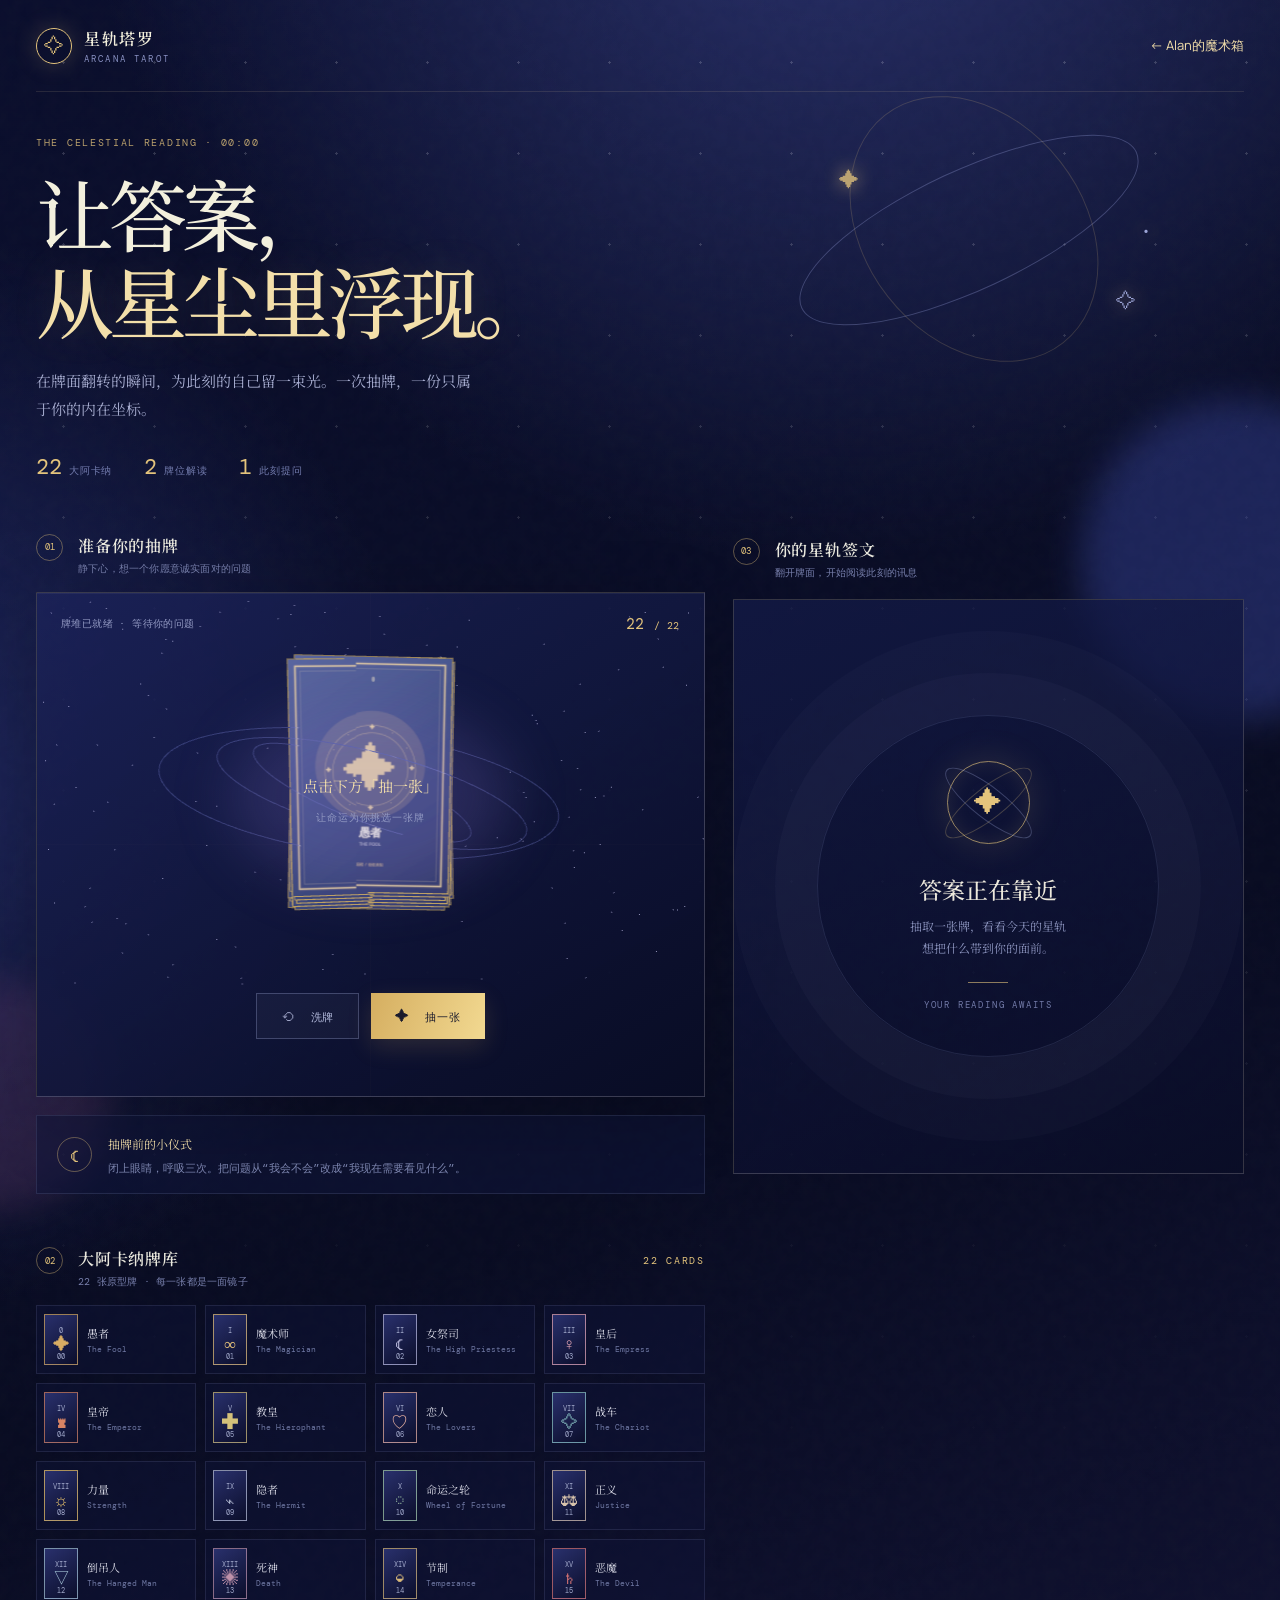
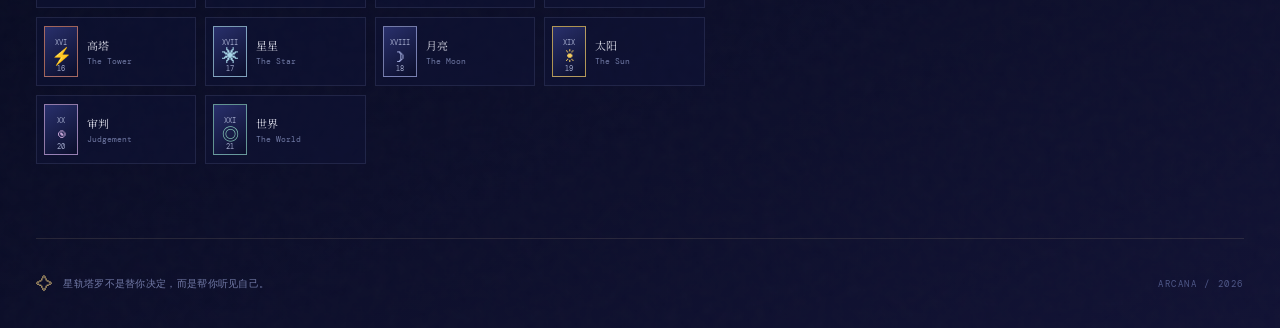
==== tarot/index.html @ d09713f1 "Add Arcana Tarot to the personal site" ====
<!doctype html>
<html lang="zh-CN">
  <head>
    <meta charset="UTF-8" />
    <meta name="viewport" content="width=device-width, initial-scale=1.0" />
    <meta name="theme-color" content="#0c1230" />
    <meta name="description" content="星轨塔罗 · Arcana Tarot — 在星尘与牌面之间，聆听此刻的内心。" />
    <title>星轨塔罗 · Arcana Tarot</title>
    <link rel="stylesheet" href="./src/styles.css" />
  </head>
  <body>
    <div id="app"><p class="initial-loading" role="status">正在加载星轨塔罗… <a href="../">返回 Alan的魔术箱</a></p></div>
    <noscript><p class="initial-loading">请启用 JavaScript 后抽牌。</p></noscript>
    <script type="module" src="./src/main.js"></script>
  </body>
</html>
---- tarot/src/styles.css ----
@import url('https://fonts.googleapis.com/css2?family=DM+Mono:wght@400;500&family=Manrope:wght@400;500;600;700&family=Noto+Serif+SC:wght@400;500;600;700&display=swap');

:root {
  --ink: #080b24;
  --ink-soft: #0d1235;
  --panel: rgba(18, 24, 66, .72);
  --panel-deep: rgba(10, 14, 42, .9);
  --line: rgba(219, 202, 157, .2);
  --line-bright: rgba(235, 213, 157, .44);
  --gold: #e4c47c;
  --gold-soft: #f3dfaa;
  --moon: #f3f0dd;
  --mist: #bfc9ff;
  --muted: #8991c2;
  --serif: 'Noto Serif SC', 'Songti SC', serif;
  --sans: 'Manrope', 'PingFang SC', sans-serif;
  --mono: 'DM Mono', monospace;
}

* { box-sizing: border-box; }
html { scroll-behavior: smooth; }
body { margin: 0; background: var(--ink); color: var(--moon); font-family: var(--sans); -webkit-font-smoothing: antialiased; }
button { font: inherit; }
button:focus-visible, a:focus-visible { outline: 2px solid var(--gold); outline-offset: 4px; }
.app-shell { min-height: 100vh; overflow: hidden; position: relative; background: radial-gradient(circle at 65% -10%, #29316d 0, transparent 33%), radial-gradient(circle at -10% 40%, #1d255d 0, transparent 30%), linear-gradient(155deg, #090d2c 0%, #070a20 58%, #101133 100%); }
.app-shell::before { content: ''; position: absolute; inset: 0; opacity: .22; pointer-events: none; background-image: radial-gradient(circle, rgba(255,255,255,.8) 0 1px, transparent 1.2px); background-size: 91px 91px; background-position: 18px 17px; mask-image: linear-gradient(to bottom, #000, transparent 80%); }
.app-shell::after { content: ''; position: absolute; left: 0; top: 0; width: 100%; height: 100%; pointer-events: none; opacity: .08; background-image: url("data:image/svg+xml,%3Csvg viewBox='0 0 140 140' xmlns='http://www.w3.org/2000/svg'%3E%3Cfilter id='n'%3E%3CfeTurbulence type='fractalNoise' baseFrequency='.75' numOctaves='3' stitchTiles='stitch'/%3E%3C/filter%3E%3Crect width='100%25' height='100%25' filter='url(%23n)' opacity='.28'/%3E%3C/svg%3E"); mix-blend-mode: screen; }
.ambient { pointer-events: none; position: absolute; border-radius: 50%; filter: blur(18px); opacity: .38; }
.ambient-one { width: 320px; height: 320px; right: -120px; top: 400px; background: #3c4bae; }
.ambient-two { width: 230px; height: 230px; left: -120px; top: 980px; background: #9b5388; opacity: .18; }
.topbar, main, .footer { width: min(1240px, calc(100% - 72px)); margin: 0 auto; position: relative; z-index: 1; }
.topbar { height: 92px; display: flex; align-items: center; justify-content: space-between; border-bottom: 1px solid rgba(219,202,157,.13); }
.brand { display: flex; align-items: center; gap: 12px; color: var(--moon); text-decoration: none; }
.brand-mark { display: grid; place-items: center; width: 36px; height: 36px; border: 1px solid var(--gold); border-radius: 50%; color: var(--gold); font-size: 20px; box-shadow: 0 0 24px rgba(228,196,124,.2); }
.brand strong { display: block; font: 600 16px var(--serif); letter-spacing: .1em; }
.brand small { display: block; margin-top: 3px; color: var(--muted); font: 9px var(--mono); letter-spacing: .24em; }
.topbar-meta { display: flex; align-items: center; gap: 9px; color: #9097bd; font: 11px var(--mono); letter-spacing: .03em; }
.status-dot { width: 5px; height: 5px; border-radius: 50%; background: #a9d0ae; box-shadow: 0 0 13px #a9d0ae; }
.topbar-date { color: var(--gold); margin-left: 12px; opacity: .8; }
.hero-section { min-height: 335px; display: grid; grid-template-columns: 1.1fr .9fr; align-items: center; position: relative; }
.hero-copy { padding: 44px 0 43px; }
.eyebrow, .section-kicker > span, .result-overline, .block-label, .deck-total { color: var(--gold); font: 10px var(--mono); letter-spacing: .17em; }
.eyebrow { margin: 0 0 20px; opacity: .8; }
h1 { margin: 0; max-width: 660px; font: 500 clamp(42px, 6.3vw, 78px)/1.12 var(--serif); letter-spacing: -.065em; }
h1 em { display: block; color: var(--gold-soft); font-style: normal; text-shadow: 0 0 40px rgba(228,196,124,.17); }
.hero-lead { color: #a7add0; max-width: 435px; margin: 23px 0 28px; font: 15px/1.9 var(--serif); }
.hero-stats { display: flex; gap: 32px; }
.hero-stats div { display: flex; align-items: baseline; gap: 7px; }
.hero-stats strong { color: var(--gold); font: 22px var(--mono); }
.hero-stats span { color: #737cae; font: 10px var(--mono); letter-spacing: .08em; }
.hero-orbit { position: absolute; right: 5%; top: 22px; width: 400px; height: 280px; pointer-events: none; opacity: .8; }
.orbit-line { position: absolute; border: 1px solid rgba(175,185,246,.34); border-radius: 50%; transform: rotate(-25deg); }
.orbit-a { width: 370px; height: 120px; top: 56px; left: 0; }
.orbit-b { width: 290px; height: 220px; top: 5px; left: 45px; transform: rotate(52deg); border-color: rgba(228,196,124,.23); }
.orbit-star { position: absolute; color: var(--gold); font: 20px serif; text-shadow: 0 0 18px var(--gold); }
.star-a { top: 55px; left: 55px; } .star-b { top: 176px; right: 48px; color: #bfc9ff; } .star-c { top: 102px; right: 34px; font-size: 28px; color: #bfc9ff; }
.reading-layout { display: grid; grid-template-columns: minmax(0, 1.02fr) minmax(380px, .78fr); gap: 28px; align-items: start; padding-bottom: 74px; }
.section-kicker { display: flex; align-items: flex-start; gap: 15px; margin: 10px 0 16px; min-height: 34px; }
.section-kicker > span:first-child { display: inline-flex; align-items: center; justify-content: center; width: 27px; height: 27px; border: 1px solid rgba(228,196,124,.4); border-radius: 50%; font-size: 9px; letter-spacing: 0; }
.section-kicker b { display: block; font: 600 16px var(--serif); color: #e9e8dd; letter-spacing: .05em; }
.section-kicker small { display: block; color: #777fab; font: 10px var(--mono); margin-top: 5px; letter-spacing: .02em; }
.scene-card { min-height: 505px; overflow: hidden; position: relative; border: 1px solid var(--line); background: linear-gradient(150deg, rgba(27,34,89,.84), rgba(8,12,36,.92)); box-shadow: inset 0 1px rgba(255,255,255,.05), 0 22px 70px rgba(0,0,0,.18); }
.scene-card::before { content: ''; position: absolute; inset: 0; pointer-events: none; background: linear-gradient(90deg, transparent 49.85%, rgba(219,202,157,.08) 50%, transparent 50.15%), linear-gradient(transparent 49.85%, rgba(219,202,157,.08) 50%, transparent 50.15%); opacity: .2; }
.scene-topline { display: flex; align-items: center; justify-content: space-between; position: absolute; z-index: 3; left: 24px; right: 24px; top: 21px; color: #9299c2; font: 10px var(--mono); letter-spacing: .04em; }
.scene-count { color: var(--gold); } .scene-count i { font-style: normal; font-size: 15px; margin-right: 3px; }
.three-stage { height: 392px; position: relative; overflow: hidden; }
.three-stage canvas { display: block; width: 100%; height: 100%; }
.home-link { color: var(--gold-soft); text-decoration: none; font-size: 13px; }
.home-link:hover { text-decoration: underline; }
.initial-loading { padding: 24px; color: var(--gold-soft); }
.initial-loading a { color: inherit; }
.fallback-deck {
  position: absolute;
  inset: 50% auto auto 50%;
  width: 136px;
  height: 200px;
  display: grid;
  align-content: start;
  justify-items: center;
  padding-top: 25px;
  transform: translate(-50%, -50%);
  border: 3px double #bc9b5c;
  border-radius: 12px;
  background: linear-gradient(145deg, #1e275f, #0d1338);
  box-shadow: 0 16px 32px #05071980;
  color: var(--gold-soft);
  font-size: 34px;
}
.three-stage.has-3d .fallback-deck { display: none; }
.stage-glow { position: absolute; left: 50%; top: 52%; width: 280px; height: 180px; transform: translate(-50%, -50%); border-radius: 50%; background: rgba(126, 111, 202, .22); filter: blur(28px); pointer-events: none; }
.stage-hint { position: absolute; z-index: 4; left: 50%; top: 53%; transform: translate(-50%, -50%); text-align: center; color: var(--gold-soft); font: 15px/1.9 var(--serif); white-space: nowrap; pointer-events: none; transition: opacity .3s, transform .3s; }
.stage-hint small { color: #9299c2; font: 10px var(--mono); letter-spacing: .08em; }
.stage-hint.is-hidden { opacity: 0; transform: translate(-50%, -46%); }
.hint-selected { display: block; color: var(--gold); font-size: 42px; line-height: 1; margin-bottom: 5px; }
.scene-actions { position: relative; z-index: 4; display: flex; justify-content: center; gap: 12px; padding: 8px 24px 26px; }
.button { cursor: pointer; border: 0; padding: 13px 24px; font: 11px var(--mono); letter-spacing: .08em; transition: transform .25s, background .25s, box-shadow .25s, opacity .25s; }
.button:disabled { opacity: .42; cursor: wait; }
.button:not(:disabled):hover { transform: translateY(-2px); }
.button span { margin-right: 7px; font-size: 14px; }
.button-ghost { color: #b3badc; border: 1px solid rgba(191,201,255,.25); background: rgba(255,255,255,.035); }
.button-ghost:hover { border-color: rgba(191,201,255,.55); background: rgba(255,255,255,.07); }
.button-primary { color: #1a1a2c; background: linear-gradient(110deg, #d5ae60, #f2d991); box-shadow: 0 8px 25px rgba(216,174,96,.16); }
.button-primary:hover { box-shadow: 0 10px 30px rgba(216,174,96,.3); }
.question-card { display: flex; align-items: center; gap: 16px; margin: 18px 0 42px; padding: 16px 20px; border: 1px solid rgba(191,201,255,.12); background: rgba(15,20,58,.55); }
.question-symbol { display: grid; place-items: center; width: 35px; height: 35px; flex: 0 0 auto; border: 1px solid rgba(228,196,124,.4); border-radius: 50%; color: var(--gold); font-size: 18px; }
.question-card span { color: var(--gold-soft); font: 12px var(--serif); } .question-card p { margin: 5px 0 0; color: #7e87b1; font: 11px/1.7 var(--mono); }
.deck-section { padding-top: 1px; }
.deck-total { margin-left: auto; padding-top: 7px; color: #757eac; font-size: 9px; }
.deck-grid { display: grid; grid-template-columns: repeat(4, minmax(0, 1fr)); gap: 9px; }
.deck-item { display: flex; align-items: center; gap: 9px; min-width: 0; cursor: pointer; padding: 8px 7px; border: 1px solid rgba(191,201,255,.11); color: var(--moon); text-align: left; background: rgba(15,20,58,.42); transition: border-color .24s, background .24s, transform .24s; }
.deck-item:hover, .deck-item.active { border-color: color-mix(in srgb, var(--card-accent) 68%, white 8%); background: rgba(47,53,106,.46); transform: translateY(-2px); }
.mini-card { width: 34px; height: 51px; position: relative; display: flex; flex-direction: column; align-items: center; justify-content: center; gap: 1px; flex: 0 0 auto; color: var(--card-accent); border: 1px solid color-mix(in srgb, var(--card-accent) 70%, transparent); background: linear-gradient(145deg, #29306c, #0b0e2b); }
.mini-card strong { font: 17px serif; line-height: 1; } .mini-roman, .mini-number { color: #a1a8ca; font: 7px var(--mono); } .mini-number { position: absolute; bottom: 3px; }
.deck-item-copy { min-width: 0; } .deck-item-copy b { overflow: hidden; display: block; color: #d8d9e5; font: 11px var(--serif); white-space: nowrap; text-overflow: ellipsis; } .deck-item-copy small { display: block; overflow: hidden; margin-top: 3px; color: #6f78a3; font: 8px var(--mono); white-space: nowrap; text-overflow: ellipsis; }
.result-column { position: sticky; top: 22px; min-height: 600px; padding: 4px 0 0; }
.result-kicker { margin-bottom: 19px; }
.result-empty, .result-content { border: 1px solid var(--line); background: linear-gradient(160deg, rgba(20,27,73,.75), rgba(10,13,39,.78)); }
.result-empty { min-height: 575px; display: flex; flex-direction: column; align-items: center; justify-content: center; text-align: center; position: relative; overflow: hidden; }
.result-empty::before { content: ''; position: absolute; width: 340px; height: 340px; border-radius: 50%; border: 1px solid rgba(191,201,255,.12); box-shadow: 0 0 0 42px rgba(191,201,255,.025), 0 0 0 84px rgba(191,201,255,.02); }
.empty-orbit { position: relative; display: grid; place-items: center; width: 83px; height: 83px; border: 1px solid rgba(228,196,124,.66); border-radius: 50%; color: var(--gold); font: 28px serif; box-shadow: 0 0 38px rgba(228,196,124,.14), inset 0 0 20px rgba(228,196,124,.1); }
.empty-orbit::before, .empty-orbit::after { content: ''; position: absolute; width: 105px; height: 30px; border: 1px solid rgba(191,201,255,.26); border-radius: 50%; transform: rotate(38deg); } .empty-orbit::after { transform: rotate(-38deg); border-color: rgba(228,196,124,.26); }
.result-empty h2 { position: relative; margin: 29px 0 9px; color: #ede9dc; font: 500 23px var(--serif); }
.result-empty p { position: relative; margin: 0; color: #8b93bd; font: 12px/1.8 var(--serif); }
.empty-line { position: relative; margin: 24px 0 16px; width: 40px; border-top: 1px solid rgba(228,196,124,.6); } .result-empty > small { position: relative; color: #727aa8; font: 9px var(--mono); letter-spacing: .2em; }
.hidden { display: none !important; }
.result-content { padding: 27px 27px 24px; opacity: 0; transform: translateY(12px); transition: opacity .55s, transform .55s; } .result-content.reveal { opacity: 1; transform: translateY(0); }
.result-heading { display: flex; align-items: center; gap: 14px; padding-bottom: 21px; border-bottom: 1px solid rgba(191,201,255,.13); }
.result-index { color: var(--gold); font: 27px var(--serif); opacity: .86; }
.result-overline { color: #8991c2; font-size: 9px; } .result-heading h2 { margin: 5px 0 1px; color: #f1ecdd; font: 500 29px var(--serif); letter-spacing: .04em; } .result-heading p { margin: 0; color: #7f88b5; font: 10px var(--mono); letter-spacing: .11em; }
.result-glyph { display: grid; place-items: center; width: 52px; height: 52px; margin-left: auto; flex: 0 0 auto; color: var(--card-accent); border: 1px solid color-mix(in srgb, var(--card-accent) 56%, transparent); border-radius: 50%; font: 28px serif; box-shadow: 0 0 22px color-mix(in srgb, var(--card-accent) 20%, transparent); }
.position-badge { display: flex; align-items: center; gap: 8px; margin: 19px 0 23px; color: #d4d7e9; font: 10px var(--mono); letter-spacing: .12em; } .badge-dot { width: 7px; height: 7px; border-radius: 50%; background: #dfca88; box-shadow: 0 0 12px #dfca88; } .position-badge small { margin-left: 4px; color: #7882ae; letter-spacing: .01em; } .position-badge.is-reversed .badge-dot { background: #bf9cd6; box-shadow: 0 0 12px #bf9cd6; }
.block-label { display: block; margin-bottom: 9px; font-size: 9px; } .meaning-block p, .interpretation-grid p { margin: 0; color: #b9bdd5; font: 12px/1.9 var(--serif); }
.meaning-block { padding: 15px 17px; border-left: 2px solid var(--gold); background: rgba(228,196,124,.055); }
.keyword-row { display: flex; flex-wrap: wrap; gap: 6px; margin: 17px 0 21px; } .keyword-row span { padding: 5px 9px; color: #b7c0ec; border: 1px solid rgba(191,201,255,.18); font: 9px var(--mono); }
.interpretation-grid { display: grid; gap: 20px; } .interpretation-grid article { padding-top: 16px; border-top: 1px solid rgba(191,201,255,.11); } .interpretation-grid .reflection { color: #dccb9f; }
.reset-reading { display: flex; align-items: center; justify-content: center; gap: 8px; width: 100%; margin-top: 24px; padding: 12px; cursor: pointer; color: #aeb6dd; border: 1px solid rgba(191,201,255,.2); background: rgba(255,255,255,.03); font: 10px var(--mono); letter-spacing: .1em; transition: all .25s; } .reset-reading:hover { color: var(--gold-soft); border-color: rgba(228,196,124,.5); background: rgba(228,196,124,.06); } .reset-reading span { color: var(--gold); font-size: 15px; }
.footer { display: flex; align-items: center; gap: 10px; min-height: 90px; border-top: 1px solid rgba(219,202,157,.13); color: #737ba8; font: 10px var(--mono); letter-spacing: .03em; } .footer > span:first-child { color: var(--gold); font-size: 17px; } .footer-right { margin-left: auto; color: #4f5888; font-size: 9px; letter-spacing: .18em; }
@media (max-width: 980px) { .topbar, main, .footer { width: min(100% - 40px, 760px); } .hero-section { grid-template-columns: 1fr; min-height: 335px; } .hero-orbit { right: -50px; top: 30px; opacity: .4; transform: scale(.72); transform-origin: right top; } .reading-layout { grid-template-columns: 1fr; } .result-column { position: relative; top: auto; } .result-empty { min-height: 420px; } }
@media (max-width: 580px) { .topbar, main, .footer { width: calc(100% - 28px); } .topbar { height: 76px; } .topbar-meta { display: none; } .hero-copy { padding: 48px 0 38px; } h1 { font-size: 43px; } .hero-lead { font-size: 14px; } .hero-stats { gap: 18px; } .hero-stats strong { font-size: 18px; } .hero-stats span { font-size: 9px; } .scene-card { min-height: 440px; } .three-stage { height: 337px; } .scene-topline { left: 15px; right: 15px; font-size: 9px; } .scene-actions { padding: 1px 15px 20px; } .button { padding: 12px 17px; } .deck-grid { grid-template-columns: repeat(3, minmax(0, 1fr)); gap: 7px; } .deck-item { padding: 7px 5px; gap: 6px; } .deck-item-copy b { font-size: 10px; } .mini-card { width: 30px; height: 46px; } .question-card { margin-bottom: 34px; padding: 14px; } .result-content { padding: 22px 18px 20px; } .result-heading h2 { font-size: 25px; } .result-glyph { width: 46px; height: 46px; font-size: 24px; } .footer { min-height: 76px; font-size: 9px; } .footer-right { display: none; } }
@media (prefers-reduced-motion: reduce) { *, *::before, *::after { scroll-behavior: auto !important; animation-duration: .01ms !important; transition-duration: .01ms !important; } }
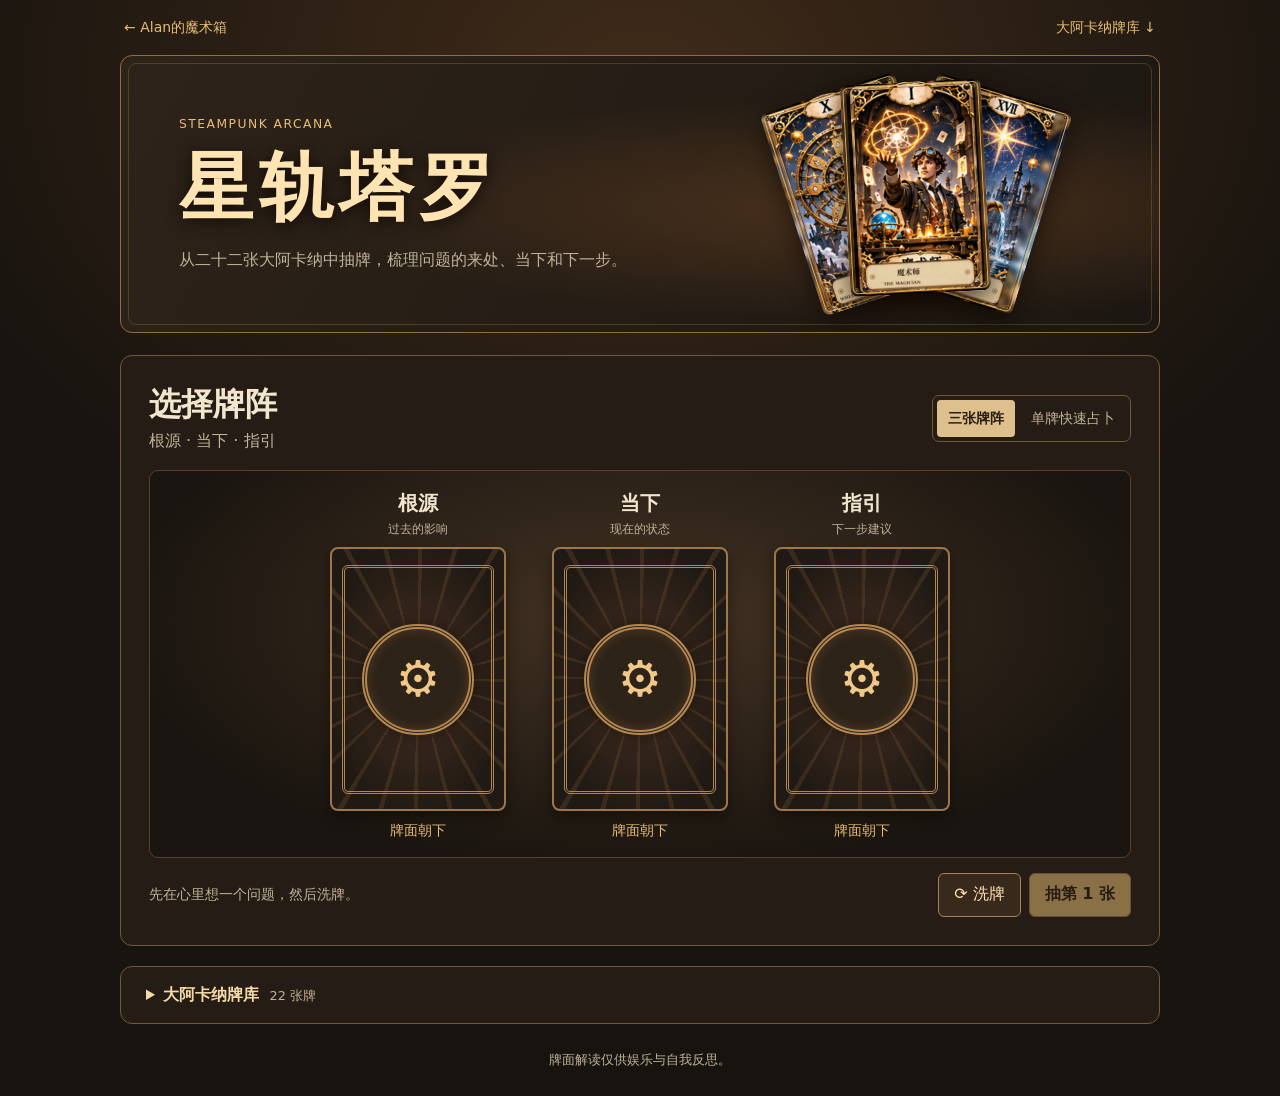
==== commit caeeec7d: "Redesign tarot with steampunk art and three-card readings" ====
--- a/tarot/index.html
+++ b/tarot/index.html
@@ -3,14 +3,70 @@
   <head>
     <meta charset="UTF-8" />
     <meta name="viewport" content="width=device-width, initial-scale=1.0" />
-    <meta name="theme-color" content="#0c1230" />
-    <meta name="description" content="星轨塔罗 · Arcana Tarot — 在星尘与牌面之间，聆听此刻的内心。" />
+    <meta name="theme-color" content="#201910" />
+    <meta name="description" content="蒸汽朋克塔罗，占卜三张牌的根源、当下与指引，也可单牌快速占卜。" />
     <title>星轨塔罗 · Arcana Tarot</title>
-    <link rel="stylesheet" href="./src/styles.css" />
+    <link rel="stylesheet" href="./src/styles.css?v=2" />
   </head>
   <body>
-    <div id="app"><p class="initial-loading" role="status">正在加载星轨塔罗… <a href="../">返回 Alan的魔术箱</a></p></div>
-    <noscript><p class="initial-loading">请启用 JavaScript 后抽牌。</p></noscript>
-    <script type="module" src="./src/main.js"></script>
+    <header class="topbar">
+      <a href="../">← Alan的魔术箱</a>
+      <a href="#library" id="library-link">大阿卡纳牌库 ↓</a>
+    </header>
+    <main class="page">
+      <section class="hero" aria-labelledby="page-title">
+        <div class="hero-copy">
+          <p class="eyebrow">STEAMPUNK ARCANA</p>
+          <h1 id="page-title">星轨塔罗</h1>
+          <p>从二十二张大阿卡纳中抽牌，梳理问题的来处、当下和下一步。</p>
+        </div>
+        <div class="hero-deck" aria-hidden="true">
+          <img src="./cards/10.jpg" width="640" height="960" alt="">
+          <img src="./cards/17.jpg" width="640" height="960" alt="">
+          <img src="./cards/01.jpg" width="640" height="960" alt="">
+        </div>
+      </section>
+      <section class="reading panel" aria-labelledby="reading-title">
+        <div class="reading-heading">
+          <div>
+            <h2 id="reading-title">选择牌阵</h2>
+            <p id="mode-description">根源 · 当下 · 指引</p>
+          </div>
+          <fieldset class="mode-picker" id="mode-picker">
+            <legend class="sr-only">占卜模式</legend>
+            <label><input type="radio" name="reading-mode" value="spread" checked><span>三张牌阵</span></label>
+            <label><input type="radio" name="reading-mode" value="single"><span>单牌快速占卜</span></label>
+          </fieldset>
+        </div>
+        <div class="table" id="table" data-mode="spread">
+          <div class="spread" id="spread"></div>
+        </div>
+        <div class="reading-controls">
+          <p id="reading-status" role="status">先在心里想一个问题，然后洗牌。</p>
+          <div class="actions">
+            <button class="secondary" type="button" id="shuffle" disabled>⟳ 洗牌</button>
+            <button class="primary" type="button" id="draw" disabled>抽一张</button>
+          </div>
+        </div>
+        <noscript><p>请启用 JavaScript 后开始抽牌。</p></noscript>
+      </section>
+      <section class="interpretations" id="interpretations" aria-labelledby="interpretation-title" hidden>
+        <h2 id="interpretation-title" tabindex="-1">牌阵解读</h2>
+        <div class="interpretation-grid" id="individual"></div>
+        <section class="summary panel" id="summary" aria-labelledby="summary-title" hidden></section>
+      </section>
+      <details class="library panel" id="library">
+        <summary>大阿卡纳牌库 <span>22 张牌</span></summary>
+        <div class="library-grid" id="library-grid"></div>
+      </details>
+    </main>
+    <footer>牌面解读仅供娱乐与自我反思。</footer>
+    <dialog class="preview" id="preview" aria-labelledby="preview-title">
+      <form method="dialog"><button class="secondary" type="submit" aria-label="关闭牌面预览" autofocus>×</button></form>
+      <img id="preview-art" width="640" height="960" alt="">
+      <h2 id="preview-title"></h2>
+      <p id="preview-essence"></p>
+    </dialog>
+    <script type="module" src="./src/reading.js"></script>
   </body>
 </html>
--- a/tarot/src/styles.css
+++ b/tarot/src/styles.css
@@ -1,140 +1,244 @@
-@import url('https://fonts.googleapis.com/css2?family=DM+Mono:wght@400;500&family=Manrope:wght@400;500;600;700&family=Noto+Serif+SC:wght@400;500;600;700&display=swap');
-
 :root {
-  --ink: #080b24;
-  --ink-soft: #0d1235;
-  --panel: rgba(18, 24, 66, .72);
-  --panel-deep: rgba(10, 14, 42, .9);
-  --line: rgba(219, 202, 157, .2);
-  --line-bright: rgba(235, 213, 157, .44);
-  --gold: #e4c47c;
-  --gold-soft: #f3dfaa;
-  --moon: #f3f0dd;
-  --mist: #bfc9ff;
-  --muted: #8991c2;
-  --serif: 'Noto Serif SC', 'Songti SC', serif;
-  --sans: 'Manrope', 'PingFang SC', sans-serif;
-  --mono: 'DM Mono', monospace;
+  color-scheme: dark;
+  --ink: #f2e6ce;
+  --muted: #c1b299;
+  --gold: #e7bd73;
+  --line: #735837;
+  --panel: #251d15;
+  --serif: "Songti SC", "Noto Serif CJK SC", SimSun, Georgia, serif;
+  font: 16px/1.65 "PingFang SC", "Microsoft YaHei", system-ui, sans-serif;
+  background: #17130f;
+  color: var(--ink);
 }
 
 * { box-sizing: border-box; }
-html { scroll-behavior: smooth; }
-body { margin: 0; background: var(--ink); color: var(--moon); font-family: var(--sans); -webkit-font-smoothing: antialiased; }
-button { font: inherit; }
-button:focus-visible, a:focus-visible { outline: 2px solid var(--gold); outline-offset: 4px; }
-.app-shell { min-height: 100vh; overflow: hidden; position: relative; background: radial-gradient(circle at 65% -10%, #29316d 0, transparent 33%), radial-gradient(circle at -10% 40%, #1d255d 0, transparent 30%), linear-gradient(155deg, #090d2c 0%, #070a20 58%, #101133 100%); }
-.app-shell::before { content: ''; position: absolute; inset: 0; opacity: .22; pointer-events: none; background-image: radial-gradient(circle, rgba(255,255,255,.8) 0 1px, transparent 1.2px); background-size: 91px 91px; background-position: 18px 17px; mask-image: linear-gradient(to bottom, #000, transparent 80%); }
-.app-shell::after { content: ''; position: absolute; left: 0; top: 0; width: 100%; height: 100%; pointer-events: none; opacity: .08; background-image: url("data:image/svg+xml,%3Csvg viewBox='0 0 140 140' xmlns='http://www.w3.org/2000/svg'%3E%3Cfilter id='n'%3E%3CfeTurbulence type='fractalNoise' baseFrequency='.75' numOctaves='3' stitchTiles='stitch'/%3E%3C/filter%3E%3Crect width='100%25' height='100%25' filter='url(%23n)' opacity='.28'/%3E%3C/svg%3E"); mix-blend-mode: screen; }
-.ambient { pointer-events: none; position: absolute; border-radius: 50%; filter: blur(18px); opacity: .38; }
-.ambient-one { width: 320px; height: 320px; right: -120px; top: 400px; background: #3c4bae; }
-.ambient-two { width: 230px; height: 230px; left: -120px; top: 980px; background: #9b5388; opacity: .18; }
-.topbar, main, .footer { width: min(1240px, calc(100% - 72px)); margin: 0 auto; position: relative; z-index: 1; }
-.topbar { height: 92px; display: flex; align-items: center; justify-content: space-between; border-bottom: 1px solid rgba(219,202,157,.13); }
-.brand { display: flex; align-items: center; gap: 12px; color: var(--moon); text-decoration: none; }
-.brand-mark { display: grid; place-items: center; width: 36px; height: 36px; border: 1px solid var(--gold); border-radius: 50%; color: var(--gold); font-size: 20px; box-shadow: 0 0 24px rgba(228,196,124,.2); }
-.brand strong { display: block; font: 600 16px var(--serif); letter-spacing: .1em; }
-.brand small { display: block; margin-top: 3px; color: var(--muted); font: 9px var(--mono); letter-spacing: .24em; }
-.topbar-meta { display: flex; align-items: center; gap: 9px; color: #9097bd; font: 11px var(--mono); letter-spacing: .03em; }
-.status-dot { width: 5px; height: 5px; border-radius: 50%; background: #a9d0ae; box-shadow: 0 0 13px #a9d0ae; }
-.topbar-date { color: var(--gold); margin-left: 12px; opacity: .8; }
-.hero-section { min-height: 335px; display: grid; grid-template-columns: 1.1fr .9fr; align-items: center; position: relative; }
-.hero-copy { padding: 44px 0 43px; }
-.eyebrow, .section-kicker > span, .result-overline, .block-label, .deck-total { color: var(--gold); font: 10px var(--mono); letter-spacing: .17em; }
-.eyebrow { margin: 0 0 20px; opacity: .8; }
-h1 { margin: 0; max-width: 660px; font: 500 clamp(42px, 6.3vw, 78px)/1.12 var(--serif); letter-spacing: -.065em; }
-h1 em { display: block; color: var(--gold-soft); font-style: normal; text-shadow: 0 0 40px rgba(228,196,124,.17); }
-.hero-lead { color: #a7add0; max-width: 435px; margin: 23px 0 28px; font: 15px/1.9 var(--serif); }
-.hero-stats { display: flex; gap: 32px; }
-.hero-stats div { display: flex; align-items: baseline; gap: 7px; }
-.hero-stats strong { color: var(--gold); font: 22px var(--mono); }
-.hero-stats span { color: #737cae; font: 10px var(--mono); letter-spacing: .08em; }
-.hero-orbit { position: absolute; right: 5%; top: 22px; width: 400px; height: 280px; pointer-events: none; opacity: .8; }
-.orbit-line { position: absolute; border: 1px solid rgba(175,185,246,.34); border-radius: 50%; transform: rotate(-25deg); }
-.orbit-a { width: 370px; height: 120px; top: 56px; left: 0; }
-.orbit-b { width: 290px; height: 220px; top: 5px; left: 45px; transform: rotate(52deg); border-color: rgba(228,196,124,.23); }
-.orbit-star { position: absolute; color: var(--gold); font: 20px serif; text-shadow: 0 0 18px var(--gold); }
-.star-a { top: 55px; left: 55px; } .star-b { top: 176px; right: 48px; color: #bfc9ff; } .star-c { top: 102px; right: 34px; font-size: 28px; color: #bfc9ff; }
-.reading-layout { display: grid; grid-template-columns: minmax(0, 1.02fr) minmax(380px, .78fr); gap: 28px; align-items: start; padding-bottom: 74px; }
-.section-kicker { display: flex; align-items: flex-start; gap: 15px; margin: 10px 0 16px; min-height: 34px; }
-.section-kicker > span:first-child { display: inline-flex; align-items: center; justify-content: center; width: 27px; height: 27px; border: 1px solid rgba(228,196,124,.4); border-radius: 50%; font-size: 9px; letter-spacing: 0; }
-.section-kicker b { display: block; font: 600 16px var(--serif); color: #e9e8dd; letter-spacing: .05em; }
-.section-kicker small { display: block; color: #777fab; font: 10px var(--mono); margin-top: 5px; letter-spacing: .02em; }
-.scene-card { min-height: 505px; overflow: hidden; position: relative; border: 1px solid var(--line); background: linear-gradient(150deg, rgba(27,34,89,.84), rgba(8,12,36,.92)); box-shadow: inset 0 1px rgba(255,255,255,.05), 0 22px 70px rgba(0,0,0,.18); }
-.scene-card::before { content: ''; position: absolute; inset: 0; pointer-events: none; background: linear-gradient(90deg, transparent 49.85%, rgba(219,202,157,.08) 50%, transparent 50.15%), linear-gradient(transparent 49.85%, rgba(219,202,157,.08) 50%, transparent 50.15%); opacity: .2; }
-.scene-topline { display: flex; align-items: center; justify-content: space-between; position: absolute; z-index: 3; left: 24px; right: 24px; top: 21px; color: #9299c2; font: 10px var(--mono); letter-spacing: .04em; }
-.scene-count { color: var(--gold); } .scene-count i { font-style: normal; font-size: 15px; margin-right: 3px; }
-.three-stage { height: 392px; position: relative; overflow: hidden; }
-.three-stage canvas { display: block; width: 100%; height: 100%; }
-.home-link { color: var(--gold-soft); text-decoration: none; font-size: 13px; }
-.home-link:hover { text-decoration: underline; }
-.initial-loading { padding: 24px; color: var(--gold-soft); }
-.initial-loading a { color: inherit; }
-.fallback-deck {
-  position: absolute;
-  inset: 50% auto auto 50%;
-  width: 136px;
-  height: 200px;
-  display: grid;
-  align-content: start;
-  justify-items: center;
-  padding-top: 25px;
-  transform: translate(-50%, -50%);
-  border: 3px double #bc9b5c;
+[hidden] { display: none !important; }
+body { margin: 0; background: radial-gradient(ellipse 850px 600px at 50% 7%, #402b19, transparent 90%); }
+a { color: var(--gold); text-underline-offset: 4px; }
+button { font: inherit; color: inherit; }
+:focus-visible { outline: 2px solid #f2cb83; outline-offset: 4px; }
+button:disabled { cursor: default; }
+h1, h2, h3, h4 { font-family: var(--serif); line-height: 1.25; margin: 0; }
+.sr-only {
+  position: absolute;
+  width: 1px;
+  height: 1px;
+  overflow: hidden;
+  clip-path: inset(50%);
+  white-space: nowrap;
+}
+
+.page, .topbar { width: min(94vw, 1040px); margin-inline: auto; }
+.topbar {
+  display: flex;
+  justify-content: space-between;
+  align-items: center;
+  flex-wrap: wrap;
+  gap: 6px 16px;
+  padding: 16px 4px;
+  font-size: .875rem;
+}
+.topbar a { text-decoration: none; }
+.topbar a:hover { text-decoration: underline; }
+
+.hero {
+  position: relative;
+  isolation: isolate;
+  display: grid;
+  grid-template-columns: 1.45fr 1fr;
+  align-items: center;
+  gap: 12px;
+  min-height: 270px;
+  margin-bottom: 22px;
+  padding: 32px clamp(24px, 5vw, 58px);
+  overflow: hidden;
+  border: 1px solid #956c42;
   border-radius: 12px;
-  background: linear-gradient(145deg, #1e275f, #0d1338);
-  box-shadow: 0 16px 32px #05071980;
-  color: var(--gold-soft);
-  font-size: 34px;
-}
-.three-stage.has-3d .fallback-deck { display: none; }
-.stage-glow { position: absolute; left: 50%; top: 52%; width: 280px; height: 180px; transform: translate(-50%, -50%); border-radius: 50%; background: rgba(126, 111, 202, .22); filter: blur(28px); pointer-events: none; }
-.stage-hint { position: absolute; z-index: 4; left: 50%; top: 53%; transform: translate(-50%, -50%); text-align: center; color: var(--gold-soft); font: 15px/1.9 var(--serif); white-space: nowrap; pointer-events: none; transition: opacity .3s, transform .3s; }
-.stage-hint small { color: #9299c2; font: 10px var(--mono); letter-spacing: .08em; }
-.stage-hint.is-hidden { opacity: 0; transform: translate(-50%, -46%); }
-.hint-selected { display: block; color: var(--gold); font-size: 42px; line-height: 1; margin-bottom: 5px; }
-.scene-actions { position: relative; z-index: 4; display: flex; justify-content: center; gap: 12px; padding: 8px 24px 26px; }
-.button { cursor: pointer; border: 0; padding: 13px 24px; font: 11px var(--mono); letter-spacing: .08em; transition: transform .25s, background .25s, box-shadow .25s, opacity .25s; }
-.button:disabled { opacity: .42; cursor: wait; }
-.button:not(:disabled):hover { transform: translateY(-2px); }
-.button span { margin-right: 7px; font-size: 14px; }
-.button-ghost { color: #b3badc; border: 1px solid rgba(191,201,255,.25); background: rgba(255,255,255,.035); }
-.button-ghost:hover { border-color: rgba(191,201,255,.55); background: rgba(255,255,255,.07); }
-.button-primary { color: #1a1a2c; background: linear-gradient(110deg, #d5ae60, #f2d991); box-shadow: 0 8px 25px rgba(216,174,96,.16); }
-.button-primary:hover { box-shadow: 0 10px 30px rgba(216,174,96,.3); }
-.question-card { display: flex; align-items: center; gap: 16px; margin: 18px 0 42px; padding: 16px 20px; border: 1px solid rgba(191,201,255,.12); background: rgba(15,20,58,.55); }
-.question-symbol { display: grid; place-items: center; width: 35px; height: 35px; flex: 0 0 auto; border: 1px solid rgba(228,196,124,.4); border-radius: 50%; color: var(--gold); font-size: 18px; }
-.question-card span { color: var(--gold-soft); font: 12px var(--serif); } .question-card p { margin: 5px 0 0; color: #7e87b1; font: 11px/1.7 var(--mono); }
-.deck-section { padding-top: 1px; }
-.deck-total { margin-left: auto; padding-top: 7px; color: #757eac; font-size: 9px; }
-.deck-grid { display: grid; grid-template-columns: repeat(4, minmax(0, 1fr)); gap: 9px; }
-.deck-item { display: flex; align-items: center; gap: 9px; min-width: 0; cursor: pointer; padding: 8px 7px; border: 1px solid rgba(191,201,255,.11); color: var(--moon); text-align: left; background: rgba(15,20,58,.42); transition: border-color .24s, background .24s, transform .24s; }
-.deck-item:hover, .deck-item.active { border-color: color-mix(in srgb, var(--card-accent) 68%, white 8%); background: rgba(47,53,106,.46); transform: translateY(-2px); }
-.mini-card { width: 34px; height: 51px; position: relative; display: flex; flex-direction: column; align-items: center; justify-content: center; gap: 1px; flex: 0 0 auto; color: var(--card-accent); border: 1px solid color-mix(in srgb, var(--card-accent) 70%, transparent); background: linear-gradient(145deg, #29306c, #0b0e2b); }
-.mini-card strong { font: 17px serif; line-height: 1; } .mini-roman, .mini-number { color: #a1a8ca; font: 7px var(--mono); } .mini-number { position: absolute; bottom: 3px; }
-.deck-item-copy { min-width: 0; } .deck-item-copy b { overflow: hidden; display: block; color: #d8d9e5; font: 11px var(--serif); white-space: nowrap; text-overflow: ellipsis; } .deck-item-copy small { display: block; overflow: hidden; margin-top: 3px; color: #6f78a3; font: 8px var(--mono); white-space: nowrap; text-overflow: ellipsis; }
-.result-column { position: sticky; top: 22px; min-height: 600px; padding: 4px 0 0; }
-.result-kicker { margin-bottom: 19px; }
-.result-empty, .result-content { border: 1px solid var(--line); background: linear-gradient(160deg, rgba(20,27,73,.75), rgba(10,13,39,.78)); }
-.result-empty { min-height: 575px; display: flex; flex-direction: column; align-items: center; justify-content: center; text-align: center; position: relative; overflow: hidden; }
-.result-empty::before { content: ''; position: absolute; width: 340px; height: 340px; border-radius: 50%; border: 1px solid rgba(191,201,255,.12); box-shadow: 0 0 0 42px rgba(191,201,255,.025), 0 0 0 84px rgba(191,201,255,.02); }
-.empty-orbit { position: relative; display: grid; place-items: center; width: 83px; height: 83px; border: 1px solid rgba(228,196,124,.66); border-radius: 50%; color: var(--gold); font: 28px serif; box-shadow: 0 0 38px rgba(228,196,124,.14), inset 0 0 20px rgba(228,196,124,.1); }
-.empty-orbit::before, .empty-orbit::after { content: ''; position: absolute; width: 105px; height: 30px; border: 1px solid rgba(191,201,255,.26); border-radius: 50%; transform: rotate(38deg); } .empty-orbit::after { transform: rotate(-38deg); border-color: rgba(228,196,124,.26); }
-.result-empty h2 { position: relative; margin: 29px 0 9px; color: #ede9dc; font: 500 23px var(--serif); }
-.result-empty p { position: relative; margin: 0; color: #8b93bd; font: 12px/1.8 var(--serif); }
-.empty-line { position: relative; margin: 24px 0 16px; width: 40px; border-top: 1px solid rgba(228,196,124,.6); } .result-empty > small { position: relative; color: #727aa8; font: 9px var(--mono); letter-spacing: .2em; }
-.hidden { display: none !important; }
-.result-content { padding: 27px 27px 24px; opacity: 0; transform: translateY(12px); transition: opacity .55s, transform .55s; } .result-content.reveal { opacity: 1; transform: translateY(0); }
-.result-heading { display: flex; align-items: center; gap: 14px; padding-bottom: 21px; border-bottom: 1px solid rgba(191,201,255,.13); }
-.result-index { color: var(--gold); font: 27px var(--serif); opacity: .86; }
-.result-overline { color: #8991c2; font-size: 9px; } .result-heading h2 { margin: 5px 0 1px; color: #f1ecdd; font: 500 29px var(--serif); letter-spacing: .04em; } .result-heading p { margin: 0; color: #7f88b5; font: 10px var(--mono); letter-spacing: .11em; }
-.result-glyph { display: grid; place-items: center; width: 52px; height: 52px; margin-left: auto; flex: 0 0 auto; color: var(--card-accent); border: 1px solid color-mix(in srgb, var(--card-accent) 56%, transparent); border-radius: 50%; font: 28px serif; box-shadow: 0 0 22px color-mix(in srgb, var(--card-accent) 20%, transparent); }
-.position-badge { display: flex; align-items: center; gap: 8px; margin: 19px 0 23px; color: #d4d7e9; font: 10px var(--mono); letter-spacing: .12em; } .badge-dot { width: 7px; height: 7px; border-radius: 50%; background: #dfca88; box-shadow: 0 0 12px #dfca88; } .position-badge small { margin-left: 4px; color: #7882ae; letter-spacing: .01em; } .position-badge.is-reversed .badge-dot { background: #bf9cd6; box-shadow: 0 0 12px #bf9cd6; }
-.block-label { display: block; margin-bottom: 9px; font-size: 9px; } .meaning-block p, .interpretation-grid p { margin: 0; color: #b9bdd5; font: 12px/1.9 var(--serif); }
-.meaning-block { padding: 15px 17px; border-left: 2px solid var(--gold); background: rgba(228,196,124,.055); }
-.keyword-row { display: flex; flex-wrap: wrap; gap: 6px; margin: 17px 0 21px; } .keyword-row span { padding: 5px 9px; color: #b7c0ec; border: 1px solid rgba(191,201,255,.18); font: 9px var(--mono); }
-.interpretation-grid { display: grid; gap: 20px; } .interpretation-grid article { padding-top: 16px; border-top: 1px solid rgba(191,201,255,.11); } .interpretation-grid .reflection { color: #dccb9f; }
-.reset-reading { display: flex; align-items: center; justify-content: center; gap: 8px; width: 100%; margin-top: 24px; padding: 12px; cursor: pointer; color: #aeb6dd; border: 1px solid rgba(191,201,255,.2); background: rgba(255,255,255,.03); font: 10px var(--mono); letter-spacing: .1em; transition: all .25s; } .reset-reading:hover { color: var(--gold-soft); border-color: rgba(228,196,124,.5); background: rgba(228,196,124,.06); } .reset-reading span { color: var(--gold); font-size: 15px; }
-.footer { display: flex; align-items: center; gap: 10px; min-height: 90px; border-top: 1px solid rgba(219,202,157,.13); color: #737ba8; font: 10px var(--mono); letter-spacing: .03em; } .footer > span:first-child { color: var(--gold); font-size: 17px; } .footer-right { margin-left: auto; color: #4f5888; font-size: 9px; letter-spacing: .18em; }
-@media (max-width: 980px) { .topbar, main, .footer { width: min(100% - 40px, 760px); } .hero-section { grid-template-columns: 1fr; min-height: 335px; } .hero-orbit { right: -50px; top: 30px; opacity: .4; transform: scale(.72); transform-origin: right top; } .reading-layout { grid-template-columns: 1fr; } .result-column { position: relative; top: auto; } .result-empty { min-height: 420px; } }
-@media (max-width: 580px) { .topbar, main, .footer { width: calc(100% - 28px); } .topbar { height: 76px; } .topbar-meta { display: none; } .hero-copy { padding: 48px 0 38px; } h1 { font-size: 43px; } .hero-lead { font-size: 14px; } .hero-stats { gap: 18px; } .hero-stats strong { font-size: 18px; } .hero-stats span { font-size: 9px; } .scene-card { min-height: 440px; } .three-stage { height: 337px; } .scene-topline { left: 15px; right: 15px; font-size: 9px; } .scene-actions { padding: 1px 15px 20px; } .button { padding: 12px 17px; } .deck-grid { grid-template-columns: repeat(3, minmax(0, 1fr)); gap: 7px; } .deck-item { padding: 7px 5px; gap: 6px; } .deck-item-copy b { font-size: 10px; } .mini-card { width: 30px; height: 46px; } .question-card { margin-bottom: 34px; padding: 14px; } .result-content { padding: 22px 18px 20px; } .result-heading h2 { font-size: 25px; } .result-glyph { width: 46px; height: 46px; font-size: 24px; } .footer { min-height: 76px; font-size: 9px; } .footer-right { display: none; } }
-@media (prefers-reduced-motion: reduce) { *, *::before, *::after { scroll-behavior: auto !important; animation-duration: .01ms !important; transition-duration: .01ms !important; } }
+  background: radial-gradient(ellipse at 73% 55%, #8350276b, transparent 52%), linear-gradient(120deg, #2e2319, #1c1712);
+}
+.hero::before {
+  position: absolute;
+  z-index: -1;
+  inset: 7px;
+  border: 1px solid #ae85414d;
+  border-radius: 8px;
+  pointer-events: none;
+  content: "";
+}
+.hero h1 {
+  font-size: clamp(2.5rem, 6.3vw, 4.65rem);
+  color: #ffe4b3;
+  letter-spacing: .08em;
+  text-shadow: 0 3px 16px #100a04;
+}
+.eyebrow { margin: 0 0 7px; color: var(--gold); font-size: .77rem; letter-spacing: .12em; }
+.hero-copy > p:last-child { margin: 12px 0 0; max-width: 33em; color: var(--muted); }
+.hero-deck { display: grid; place-items: center; min-width: 0; perspective: 500px; }
+.hero-deck img {
+  grid-area: 1 / 1;
+  width: clamp(76px, 13vw, 141px);
+  height: auto;
+  border-radius: 8px;
+  box-shadow: 0 8px 24px #100903b8;
+}
+.hero-deck img:nth-child(1) { transform: translateX(-40%) rotate(-18deg); }
+.hero-deck img:nth-child(2) { transform: translateX(42%) rotate(17deg); }
+.hero-deck img:nth-child(3) { transform: translateY(-3%) rotate(-3deg); }
+
+.panel { background: var(--panel); border: 1px solid var(--line); border-radius: 12px; }
+.reading { padding: clamp(14px, 3vw, 28px); }
+.reading-heading, .reading-controls {
+  display: flex;
+  align-items: center;
+  justify-content: space-between;
+  flex-wrap: wrap;
+  gap: 12px 18px;
+}
+.reading-heading { margin-bottom: 16px; }
+.reading-heading h2, .interpretations > h2 { font-size: clamp(1.45rem, 3.5vw, 2rem); }
+.reading-heading p, .reading-controls p { color: var(--muted); margin: 4px 0 0; }
+.mode-picker { display: flex; flex-wrap: wrap; gap: 5px; margin: 0; padding: 4px; min-width: 0; border: 1px solid var(--line); border-radius: 7px; }
+.mode-picker label { position: relative; }
+.mode-picker input { position: absolute; width: 1px; height: 1px; opacity: 0; }
+.mode-picker span { display: block; padding: 7px 11px; color: var(--muted); font-size: .875rem; border-radius: 4px; cursor: pointer; }
+.mode-picker input:checked + span { background: #dec08e; color: #291c10; font-weight: 700; }
+.mode-picker input:focus-visible + span { outline: 2px solid var(--gold); outline-offset: 2px; }
+.mode-picker input:disabled + span { cursor: default; }
+
+.table {
+  padding: 18px 12px 14px;
+  border: 1px solid #583f27;
+  border-radius: 9px;
+  background: radial-gradient(ellipse at 50% 38%, #443323, transparent 75%), #1a1510;
+}
+.spread {
+  display: grid;
+  grid-template-columns: repeat(3, minmax(0, 1fr));
+  gap: clamp(8px, 4vw, 46px);
+  width: min(100%, 620px);
+  margin-inline: auto;
+}
+.table[data-mode="single"] .spread { grid-template-columns: minmax(0, 180px); justify-content: center; }
+.slot { min-width: 0; text-align: center; }
+.slot-label, .slot-caption { margin: 0; }
+.slot-label { font: 700 1.28rem/1.4 var(--serif); }
+.slot-label small { display: block; margin: 3px 0 10px; color: var(--muted); font: .75rem/1.4 system-ui, sans-serif; }
+.slot-caption { min-height: 1.7em; margin-top: 8px; color: var(--gold); font-size: .85rem; }
+.card-button {
+  display: block;
+  width: min(100%, 180px);
+  aspect-ratio: 2 / 3;
+  margin-inline: auto;
+  padding: 0;
+  border: 0;
+  border-radius: 8px;
+  background: transparent;
+  cursor: pointer;
+  perspective: 700px;
+}
+.card-button:not(:disabled):hover .card-back { outline: 2px solid #f5c778; outline-offset: 2px; }
+.table.shuffling .card-button { animation: shuffle .44s ease-in-out; }
+.table.shuffling .slot:nth-child(even) .card-button { animation-direction: reverse; }
+@keyframes shuffle {
+  35% { transform: translate(-5px, -5px) rotate(-4deg); }
+  70% { transform: translate(5px, -3px) rotate(4deg); }
+}
+.card-inner { display: block; position: relative; width: 100%; height: 100%; transform-style: preserve-3d; transition: transform .46s ease; }
+.card-button.revealed .card-inner { transform: rotateY(180deg); }
+.card-back, .card-front {
+  position: absolute;
+  inset: 0;
+  display: grid;
+  place-items: center;
+  overflow: hidden;
+  backface-visibility: hidden;
+  border-radius: 8px;
+  box-shadow: 0 6px 14px #0006;
+}
+.card-back {
+  border: 2px solid #9d774b;
+  background: repeating-conic-gradient(from 0deg at 50% 50%, #91683c35 0 2deg, transparent 2deg 15deg),
+    radial-gradient(ellipse, #463021, #211a14 74%);
+}
+.card-back::before {
+  position: absolute;
+  inset: 6%;
+  border: 3px double #af8552;
+  border-radius: 6px;
+  content: "";
+}
+.medallion {
+  display: grid;
+  place-items: center;
+  width: 65%;
+  aspect-ratio: 1;
+  border: clamp(2px, .45vw, 5px) double #b48650;
+  border-radius: 50%;
+  background: #2e2318;
+  box-shadow: inset 0 0 12px #b4865040, 0 0 16px #0007;
+  color: #f1c886;
+  font-size: clamp(1.45rem, 5vw, 3.1rem);
+  line-height: 1;
+}
+.card-front { transform: rotateY(180deg); border: 1px solid #a28051; background: #36291c; }
+.front-label { color: var(--gold); font-family: var(--serif); }
+.card-front img { position: absolute; inset: 0; width: 100%; height: 100%; object-fit: contain; }
+.card-front img.upside-down { transform: rotate(180deg); }
+.reading-controls { margin-top: 15px; }
+.reading-controls p { margin: 0; font-size: .875rem; }
+.actions { display: flex; flex-wrap: wrap; gap: 8px; }
+.primary, .secondary {
+  min-height: 44px;
+  padding: 7px 15px;
+  border: 1px solid #a68156;
+  border-radius: 6px;
+  cursor: pointer;
+}
+.primary { background: #e7bd73; color: #2b1c10; font-weight: 700; }
+.primary:not(:disabled):hover { background: #ffda94; }
+.secondary { background: #38291d; color: #ffdeb1; }
+.secondary:not(:disabled):hover { background: #50402e; }
+.primary:disabled, .secondary:disabled { opacity: .52; }
+
+.interpretations { margin-top: 26px; }
+.interpretation-grid { display: grid; grid-template-columns: repeat(auto-fit, minmax(min(100%, 235px), 1fr)); gap: 12px; margin-top: 12px; }
+.interpretation, .summary { padding: clamp(16px, 2.5vw, 25px); }
+.interpretation p, .summary p { margin: 8px 0 0; }
+.result-heading { display: flex; align-items: center; flex-wrap: wrap; gap: 9px; margin-top: 6px; }
+.result-heading h3, .summary h3 { font-size: 1.55rem; color: #f6d6a0; }
+.orientation { padding: 1px 7px; border: 1px solid #8f784d; border-radius: 4px; color: #ffe0a8; font-size: .8rem; }
+.orientation.reversed { border-color: #aa7662; color: #ffccbc; }
+.question { color: var(--muted); font-size: .875rem; }
+.keywords { color: var(--gold); font-size: .85rem; }
+.summary { margin-top: 12px; }
+.advice, .single-action { margin-top: 14px; padding-top: 14px; border-top: 1px solid var(--line); }
+.advice h4 { color: var(--gold); font-size: 1.2rem; }
+.library { margin-top: 20px; padding: 0 clamp(14px, 2.5vw, 25px); }
+.library summary { padding-block: 15px; cursor: pointer; color: #f5d9a6; font-weight: 700; }
+.library summary span { margin-left: 5px; color: var(--muted); font-size: .8rem; font-weight: 400; }
+.library-grid { display: grid; grid-template-columns: repeat(auto-fill, minmax(105px, 1fr)); gap: 12px; margin-bottom: 18px; }
+.library-card { display: grid; gap: 4px; padding: 5px; border: 1px solid var(--line); border-radius: 6px; background: #1a1611; cursor: pointer; }
+.library-card img { display: block; width: 100%; height: auto; border-radius: 4px; }
+.library-card span { font-size: .8rem; }
+.preview { width: min(92vw, 408px); max-height: 91vh; padding: 14px 16px; color: var(--ink); background: var(--panel); border: 1px solid var(--line); border-radius: 12px; }
+.preview::backdrop { background: #0e0906ba; }
+.preview form { display: flex; justify-content: flex-end; margin-bottom: 8px; }
+.preview img { display: block; width: auto; max-width: 100%; max-height: 50vh; height: auto; margin: 0 auto 12px; border-radius: 6px; }
+.preview h2, .preview p { margin: 5px 0; }
+footer { padding: 25px 10px; text-align: center; color: var(--muted); font-size: .82rem; }
+
+@media (max-width: 540px) {
+  .hero { min-height: 190px; grid-template-columns: 1.55fr 1fr; padding: 18px 16px; }
+  .hero h1 { font-size: clamp(1.8rem, 8.7vw, 2.5rem); }
+  .hero-copy > p:last-child { font-size: .875rem; }
+  .hero-deck img { width: clamp(57px, 18vw, 95px); }
+  .table { padding-inline: 8px; }
+  .slot-label { font-size: 1.12rem; }
+  .slot-label small, .slot-caption { font-size: .69rem; }
+  .library-grid { grid-template-columns: repeat(auto-fill, minmax(78px, 1fr)); gap: 8px; }
+}
+
+@media (prefers-reduced-motion: reduce) {
+  .card-inner { transition: none; }
+  .table.shuffling .card-button { animation: none; }
+}
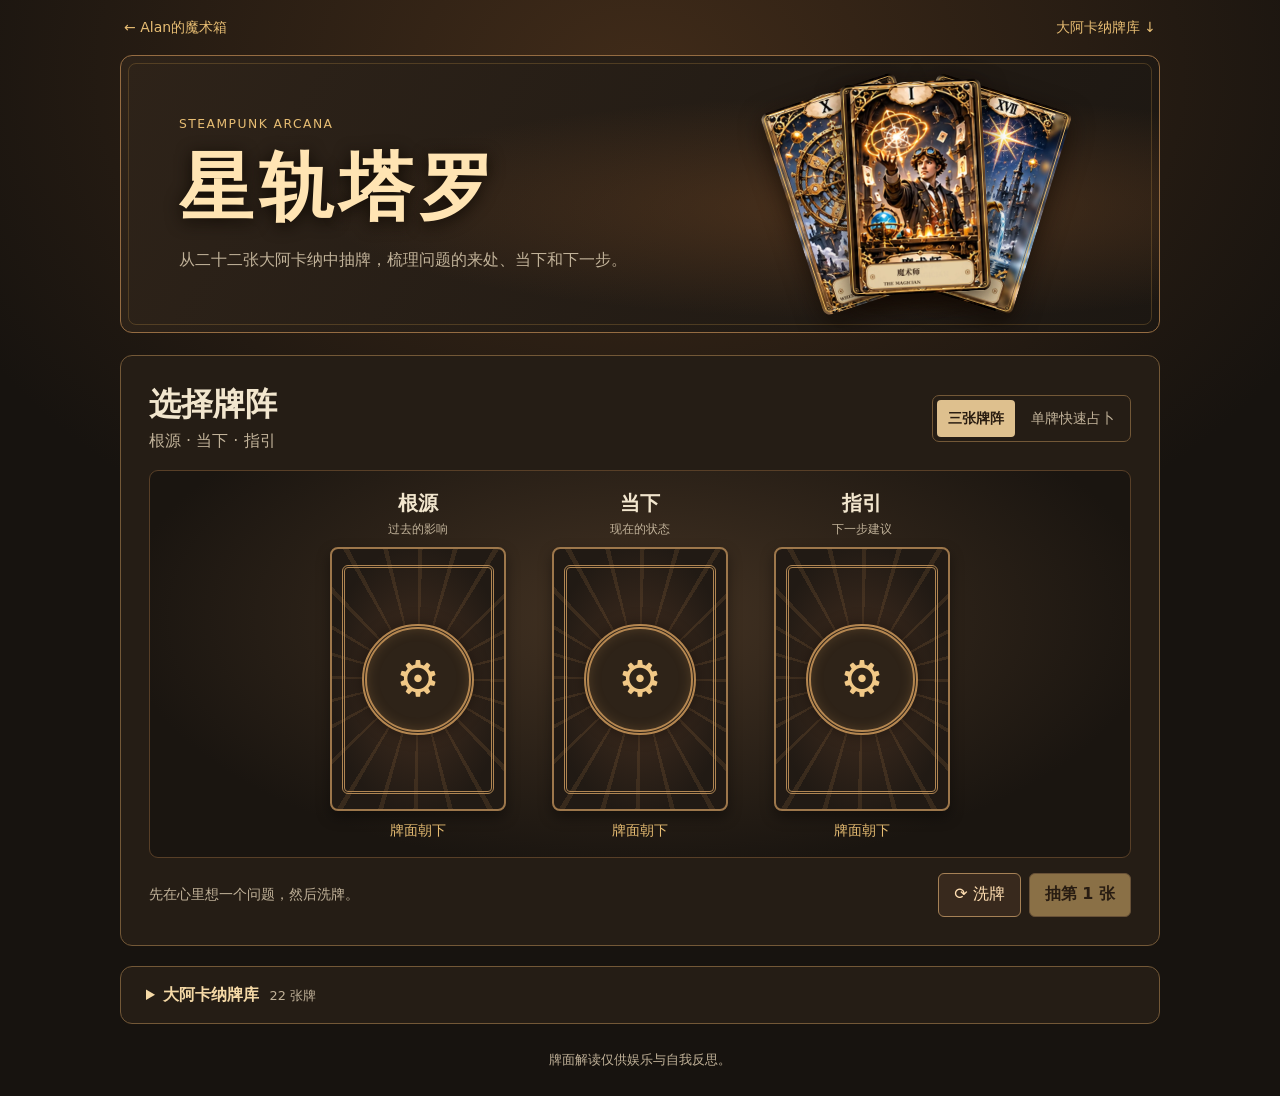
==== commit b48a1c05: "Preload tarot art and show revealed cards immediately" ====
--- a/tarot/index.html
+++ b/tarot/index.html
@@ -6,7 +6,7 @@
     <meta name="theme-color" content="#201910" />
     <meta name="description" content="蒸汽朋克塔罗，占卜三张牌的根源、当下与指引，也可单牌快速占卜。" />
     <title>星轨塔罗 · Arcana Tarot</title>
-    <link rel="stylesheet" href="./src/styles.css?v=2" />
+    <link rel="stylesheet" href="./src/styles.css?v=5" />
   </head>
   <body>
     <header class="topbar">
@@ -21,9 +21,9 @@
           <p>从二十二张大阿卡纳中抽牌，梳理问题的来处、当下和下一步。</p>
         </div>
         <div class="hero-deck" aria-hidden="true">
-          <img src="./cards/10.jpg" width="640" height="960" alt="">
-          <img src="./cards/17.jpg" width="640" height="960" alt="">
-          <img src="./cards/01.jpg" width="640" height="960" alt="">
+          <img src="./cards/10.webp" width="640" height="960" alt="">
+          <img src="./cards/17.webp" width="640" height="960" alt="">
+          <img src="./cards/01.webp" width="640" height="960" alt="">
         </div>
       </section>
       <section class="reading panel" aria-labelledby="reading-title">
@@ -40,6 +40,7 @@
         </div>
         <div class="table" id="table" data-mode="spread">
           <div class="spread" id="spread"></div>
+          <p class="zoom-tip" id="zoom-tip" hidden>点击已翻开的牌放大查看。</p>
         </div>
         <div class="reading-controls">
           <p id="reading-status" role="status">先在心里想一个问题，然后洗牌。</p>
@@ -63,10 +64,13 @@
     <footer>牌面解读仅供娱乐与自我反思。</footer>
     <dialog class="preview" id="preview" aria-labelledby="preview-title">
       <form method="dialog"><button class="secondary" type="submit" aria-label="关闭牌面预览" autofocus>×</button></form>
-      <img id="preview-art" width="640" height="960" alt="">
-      <h2 id="preview-title"></h2>
+      <div class="preview-media">
+        <p id="preview-loading" role="status" hidden></p>
+        <img id="preview-art" width="640" height="960" alt="" hidden>
+      </div>
+      <div class="result-heading"><h2 id="preview-title"></h2><span class="orientation" id="preview-orientation" hidden></span></div>
       <p id="preview-essence"></p>
     </dialog>
-    <script type="module" src="./src/reading.js"></script>
+    <script type="module" src="./src/reading.js?v=5"></script>
   </body>
 </html>
--- a/tarot/src/styles.css
+++ b/tarot/src/styles.css
@@ -124,6 +124,7 @@
 .slot-label { font: 700 1.28rem/1.4 var(--serif); }
 .slot-label small { display: block; margin: 3px 0 10px; color: var(--muted); font: .75rem/1.4 system-ui, sans-serif; }
 .slot-caption { min-height: 1.7em; margin-top: 8px; color: var(--gold); font-size: .85rem; }
+.zoom-tip { margin: 10px 0 0; text-align: center; color: var(--muted); font-size: .8rem; }
 .card-button {
   display: block;
   width: min(100%, 180px);
@@ -136,14 +137,16 @@
   cursor: pointer;
   perspective: 700px;
 }
-.card-button:not(:disabled):hover .card-back { outline: 2px solid #f5c778; outline-offset: 2px; }
+.card-button:not(:disabled):hover .card-back,
+.card-button.revealed:not(:disabled):hover .card-front { outline: 2px solid #f5c778; outline-offset: 2px; }
+.card-button.revealed:not(:disabled) { cursor: zoom-in; }
 .table.shuffling .card-button { animation: shuffle .44s ease-in-out; }
 .table.shuffling .slot:nth-child(even) .card-button { animation-direction: reverse; }
 @keyframes shuffle {
   35% { transform: translate(-5px, -5px) rotate(-4deg); }
   70% { transform: translate(5px, -3px) rotate(4deg); }
 }
-.card-inner { display: block; position: relative; width: 100%; height: 100%; transform-style: preserve-3d; transition: transform .46s ease; }
+.card-inner { display: block; position: relative; width: 100%; height: 100%; transform-style: preserve-3d; }
 .card-button.revealed .card-inner { transform: rotateY(180deg); }
 .card-back, .card-front {
   position: absolute;
@@ -220,10 +223,28 @@
 .library-card { display: grid; gap: 4px; padding: 5px; border: 1px solid var(--line); border-radius: 6px; background: #1a1611; cursor: pointer; }
 .library-card img { display: block; width: 100%; height: auto; border-radius: 4px; }
 .library-card span { font-size: .8rem; }
-.preview { width: min(92vw, 408px); max-height: 91vh; padding: 14px 16px; color: var(--ink); background: var(--panel); border: 1px solid var(--line); border-radius: 12px; }
-.preview::backdrop { background: #0e0906ba; }
+.preview { width: min(92vw, 520px); max-height: 92vh; padding: 14px 16px; color: var(--ink); background: var(--panel); border: 1px solid var(--line); border-radius: 12px; }
+.preview[open] { animation: preview-zoom .16s cubic-bezier(.2, .8, .25, 1) both; }
+.preview::backdrop { background: #0e0906ce; }
+@keyframes preview-zoom {
+  from { transform: scale(.94); }
+  to { transform: scale(1); }
+}
 .preview form { display: flex; justify-content: flex-end; margin-bottom: 8px; }
-.preview img { display: block; width: auto; max-width: 100%; max-height: 50vh; height: auto; margin: 0 auto 12px; border-radius: 6px; }
+.preview-media {
+  display: grid;
+  place-items: center;
+  width: min(100%, 45.33vh);
+  width: min(100%, 45.33svh);
+  aspect-ratio: 2 / 3;
+  margin: 0 auto 12px;
+  overflow: hidden;
+  border-radius: 6px;
+  background: #1a1611;
+}
+.preview-media p { padding: 12px; color: var(--muted); text-align: center; }
+.preview img { display: block; width: 100%; height: auto; }
+.preview img.upside-down { transform: rotate(180deg); }
 .preview h2, .preview p { margin: 5px 0; }
 footer { padding: 25px 10px; text-align: center; color: var(--muted); font-size: .82rem; }
 
@@ -239,6 +260,6 @@
 }
 
 @media (prefers-reduced-motion: reduce) {
-  .card-inner { transition: none; }
   .table.shuffling .card-button { animation: none; }
-}
+  .preview[open] { animation: none; }
+}
